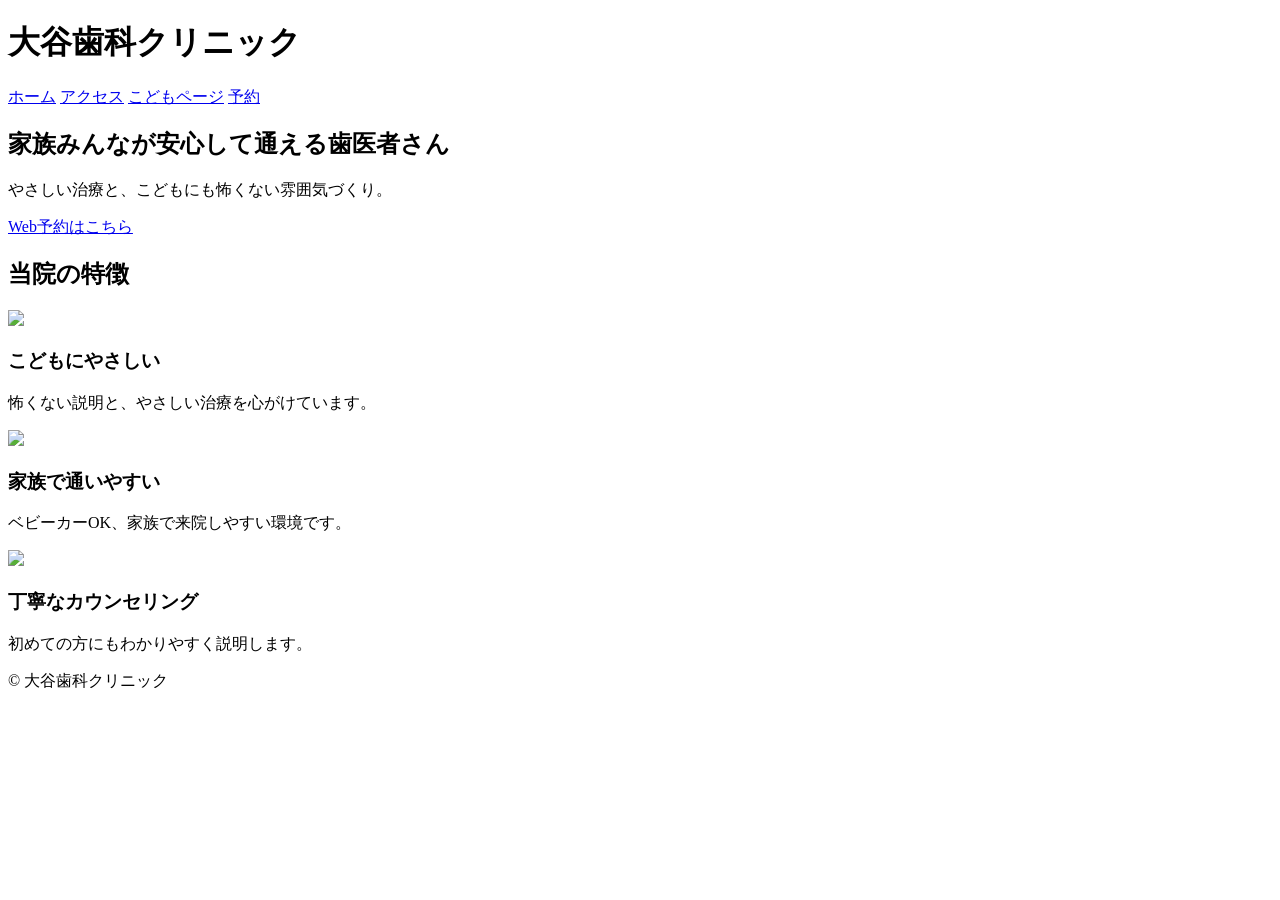
==== index.html @ c4cffb8c "Rename index.html.md to index.html" ====
<!DOCTYPE html>  
<html lang="ja">  
<head>  
    <meta charset="UTF-8">  
    <title>大谷歯科クリニック｜家族で通える歯医者さん</title>  
    <meta name="viewport" content="width=device-width, initial-scale=1">  
    <link rel="stylesheet" href="css/style.css">  
</head>  
  
<body>  
  
<header class="header">  
    <h1>大谷歯科クリニック</h1>  
    <nav>  
        <a href="index.html">ホーム</a>  
        <a href="access.html">アクセス</a>  
        <a href="kids.html">こどもページ</a>  
        <a href="https://forms.gle/xxxx">予約</a>  
    </nav>  
</header>  
  
<section class="hero">  
    <h2>家族みんなが安心して通える歯医者さん</h2>  
    <p>やさしい治療と、こどもにも怖くない雰囲気づくり。</p>  
    <a class="btn" href="https://forms.gle/xxxx">Web予約はこちら</a>  
</section>  
  
<section class="features">  
    <h2>当院の特徴</h2>  
  
    <div class="feature-box">  
        <img src="img/family1.png">  
        <h3>こどもにやさしい</h3>  
        <p>怖くない説明と、やさしい治療を心がけています。</p>  
    </div>  
  
    <div class="feature-box">  
        <img src="img/family2.png">  
        <h3>家族で通いやすい</h3>  
        <p>ベビーカーOK、家族で来院しやすい環境です。</p>  
    </div>  
  
    <div class="feature-box">  
        <img src="img/family3.png">  
        <h3>丁寧なカウンセリング</h3>  
        <p>初めての方にもわかりやすく説明します。</p>  
    </div>  
</section>  
  
<footer class="footer">  
    <p>© 大谷歯科クリニック</p>  
</footer>  
  
</body>  
</html>
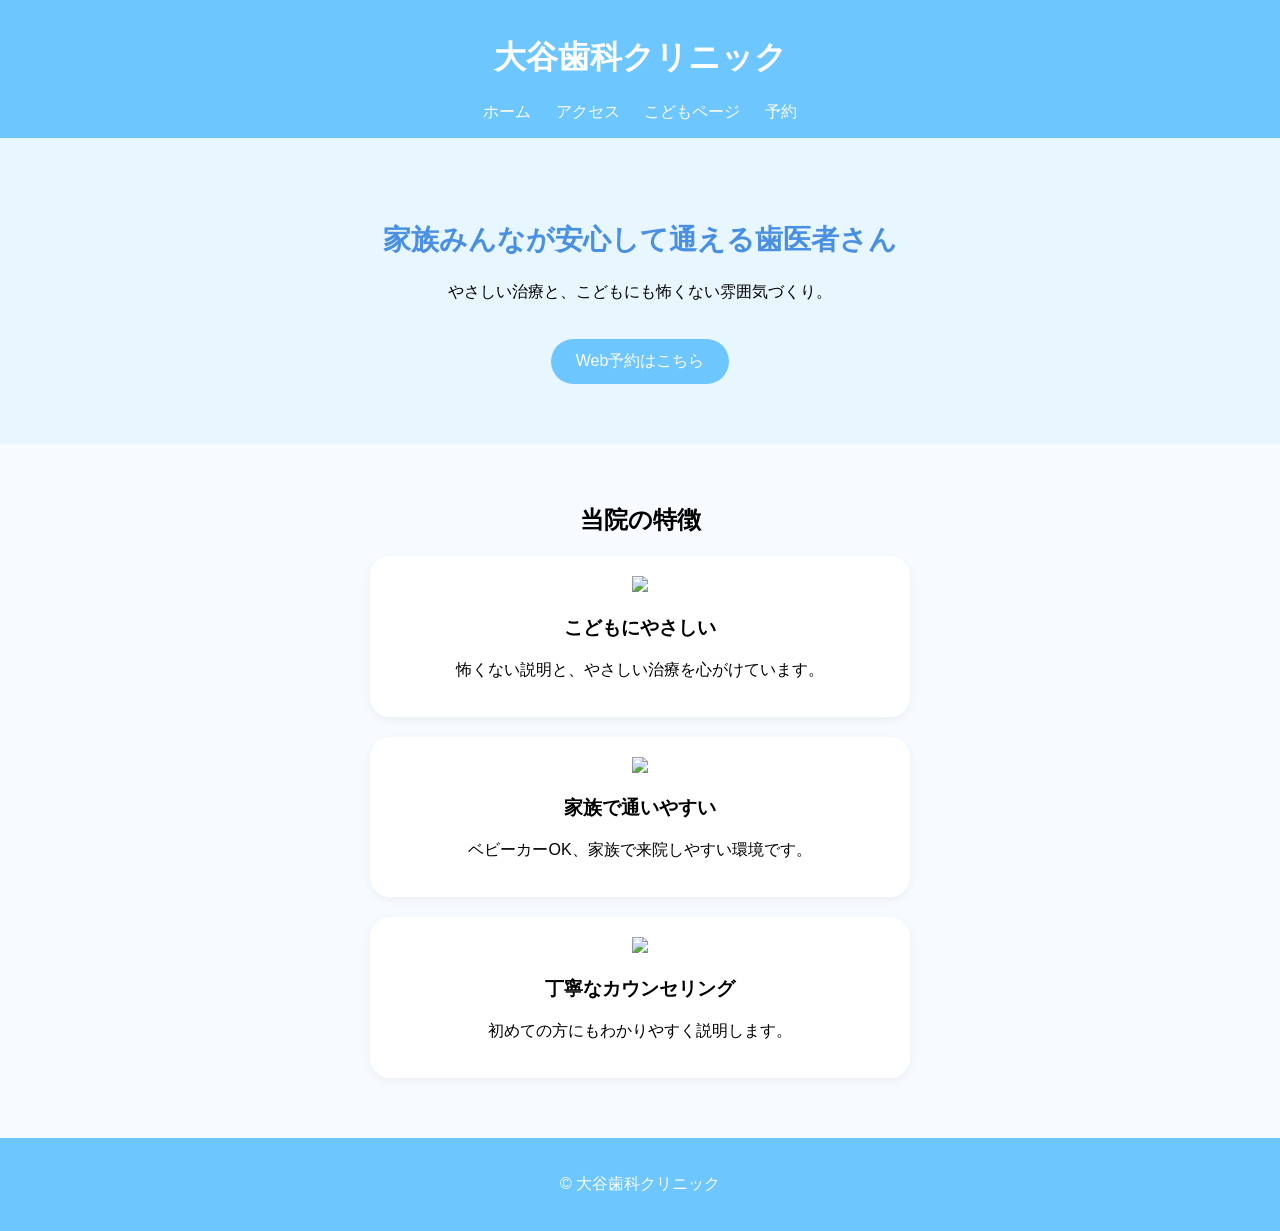
==== commit 49c0cac8: "Fix stylesheet link path in index.html" ====
--- a/index.html
+++ b/index.html
@@ -4,7 +4,7 @@
     <meta charset="UTF-8">  
     <title>大谷歯科クリニック｜家族で通える歯医者さん</title>  
     <meta name="viewport" content="width=device-width, initial-scale=1">  
-    <link rel="stylesheet" href="css/style.css">  
+    <link rel="stylesheet" href="style.css">  
 </head>  
   
 <body>  
--- a/style.css
+++ b/style.css
@@ -0,0 +1,63 @@
+body {  
+    margin: 0;  
+    font-family: "Hiragino Sans", sans-serif;  
+    background: #F7FBFF;  
+}  
+  
+/* Header */  
+.header {  
+    background: #6EC6FF;  
+    padding: 15px;  
+    text-align: center;  
+    color: #fff;  
+}  
+.header nav a {  
+    margin: 0 10px;  
+    color: #fff;  
+    text-decoration: none;  
+}  
+  
+/* Hero */  
+.hero {  
+    text-align: center;  
+    padding: 60px 20px;  
+    background: #E8F6FF;  
+}  
+.hero h2 {  
+    font-size: 28px;  
+    color: #4A90E2;  
+}  
+.btn {  
+    display: inline-block;  
+    padding: 12px 25px;  
+    background: #6EC6FF;  
+    color: #fff;  
+    border-radius: 25px;  
+    text-decoration: none;  
+    margin-top: 20px;  
+}  
+  
+/* Features */  
+.features {  
+    text-align: center;  
+    padding: 40px 20px;  
+}  
+.feature-box {  
+    background: #fff;  
+    margin: 20px auto;  
+    padding: 20px;  
+    border-radius: 20px;  
+    max-width: 500px;  
+    box-shadow: 0 3px 10px rgba(0,0,0,0.05);  
+}  
+.feature-box img {  
+    width: 80px;  
+}  
+  
+/* Footer */  
+.footer {  
+    text-align: center;  
+    padding: 20px;  
+    background: #6EC6FF;  
+    color: #fff;  
+}  
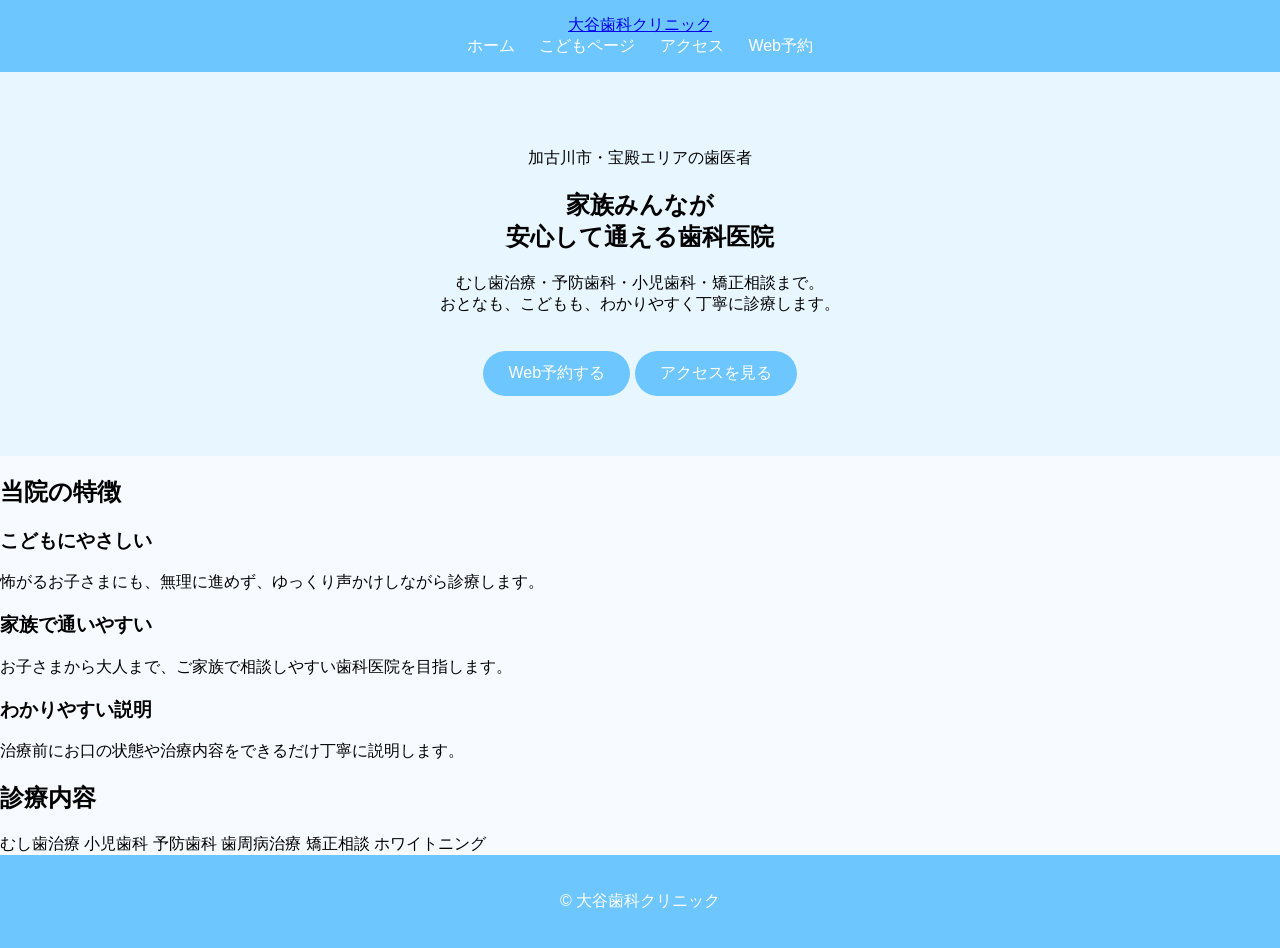
==== commit 4ef551bc: "Update index.html" ====
--- a/index.html
+++ b/index.html
@@ -1,55 +1,69 @@
-<!DOCTYPE html>  
-<html lang="ja">  
-<head>  
-    <meta charset="UTF-8">  
-    <title>大谷歯科クリニック｜家族で通える歯医者さん</title>  
-    <meta name="viewport" content="width=device-width, initial-scale=1">  
-    <link rel="stylesheet" href="style.css">  
-</head>  
-  
-<body>  
-  
-<header class="header">  
-    <h1>大谷歯科クリニック</h1>  
-    <nav>  
-        <a href="index.html">ホーム</a>  
-        <a href="access.html">アクセス</a>  
-        <a href="kids.html">こどもページ</a>  
-        <a href="https://forms.gle/xxxx">予約</a>  
-    </nav>  
-</header>  
-  
-<section class="hero">  
-    <h2>家族みんなが安心して通える歯医者さん</h2>  
-    <p>やさしい治療と、こどもにも怖くない雰囲気づくり。</p>  
-    <a class="btn" href="https://forms.gle/xxxx">Web予約はこちら</a>  
-</section>  
-  
-<section class="features">  
-    <h2>当院の特徴</h2>  
-  
-    <div class="feature-box">  
-        <img src="img/family1.png">  
-        <h3>こどもにやさしい</h3>  
-        <p>怖くない説明と、やさしい治療を心がけています。</p>  
-    </div>  
-  
-    <div class="feature-box">  
-        <img src="img/family2.png">  
-        <h3>家族で通いやすい</h3>  
-        <p>ベビーカーOK、家族で来院しやすい環境です。</p>  
-    </div>  
-  
-    <div class="feature-box">  
-        <img src="img/family3.png">  
-        <h3>丁寧なカウンセリング</h3>  
-        <p>初めての方にもわかりやすく説明します。</p>  
-    </div>  
-</section>  
-  
-<footer class="footer">  
-    <p>© 大谷歯科クリニック</p>  
-</footer>  
-  
-</body>  
-</html>  
+<!DOCTYPE html>
+<html lang="ja">
+<head>
+  <meta charset="UTF-8">
+  <title>大谷歯科クリニック｜加古川市・宝殿の歯医者</title>
+  <meta name="viewport" content="width=device-width, initial-scale=1">
+  <link rel="stylesheet" href="style.css">
+</head>
+<body>
+
+<header class="header">
+  <a href="index.html" class="logo">大谷歯科クリニック</a>
+  <nav>
+    <a href="index.html">ホーム</a>
+    <a href="kids.html">こどもページ</a>
+    <a href="access.html">アクセス</a>
+    <a class="reserve" href="https://forms.gle/xxxx">Web予約</a>
+  </nav>
+</header>
+
+<section class="hero">
+  <div>
+    <p class="tag">加古川市・宝殿エリアの歯医者</p>
+    <h1>家族みんなが<br>安心して通える歯科医院</h1>
+    <p class="lead">
+      むし歯治療・予防歯科・小児歯科・矯正相談まで。<br>
+      おとなも、こどもも、わかりやすく丁寧に診療します。
+    </p>
+    <a class="btn" href="https://forms.gle/xxxx">Web予約する</a>
+    <a class="btn sub" href="access.html">アクセスを見る</a>
+  </div>
+</section>
+
+<section class="section">
+  <h2>当院の特徴</h2>
+  <div class="cards">
+    <div class="card">
+      <h3>こどもにやさしい</h3>
+      <p>怖がるお子さまにも、無理に進めず、ゆっくり声かけしながら診療します。</p>
+    </div>
+    <div class="card">
+      <h3>家族で通いやすい</h3>
+      <p>お子さまから大人まで、ご家族で相談しやすい歯科医院を目指します。</p>
+    </div>
+    <div class="card">
+      <h3>わかりやすい説明</h3>
+      <p>治療前にお口の状態や治療内容をできるだけ丁寧に説明します。</p>
+    </div>
+  </div>
+</section>
+
+<section class="section blue">
+  <h2>診療内容</h2>
+  <div class="menu">
+    <span>むし歯治療</span>
+    <span>小児歯科</span>
+    <span>予防歯科</span>
+    <span>歯周病治療</span>
+    <span>矯正相談</span>
+    <span>ホワイトニング</span>
+  </div>
+</section>
+
+<footer class="footer">
+  <p>© 大谷歯科クリニック</p>
+</footer>
+
+</body>
+</html>
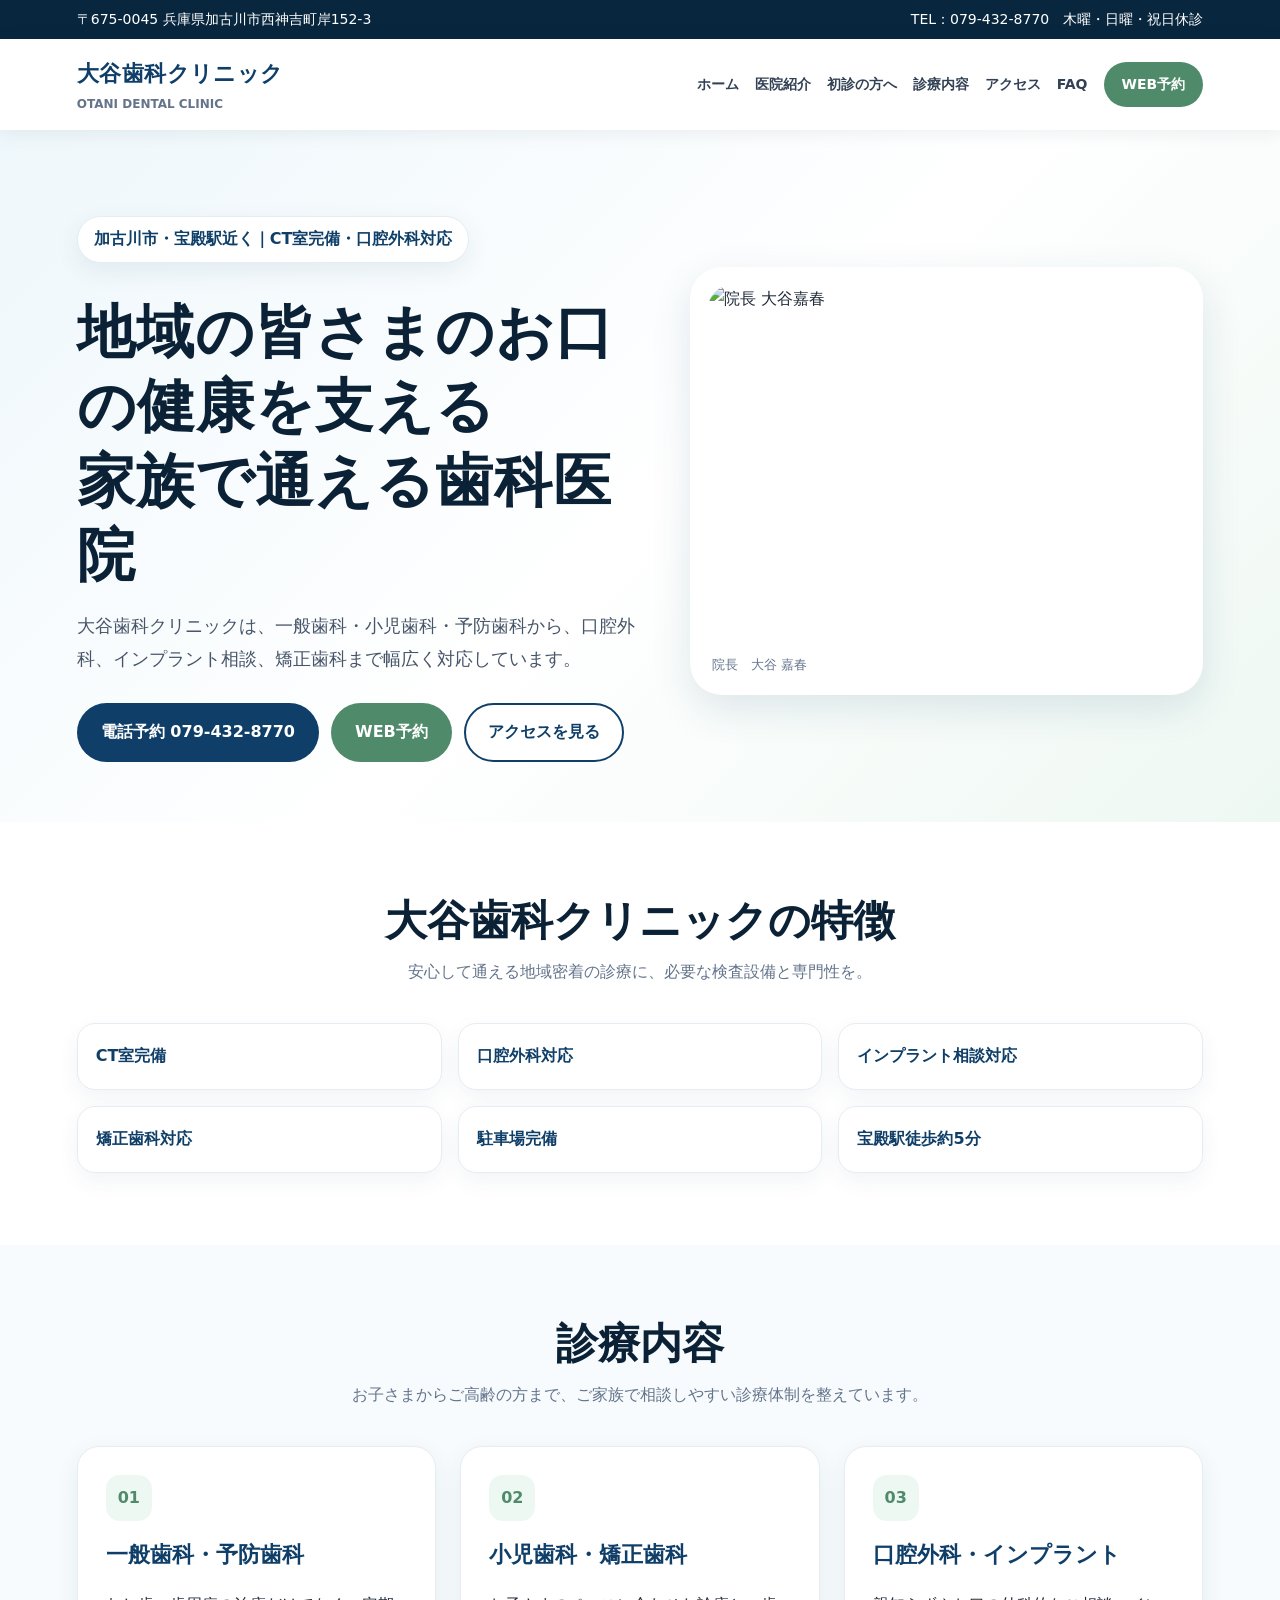
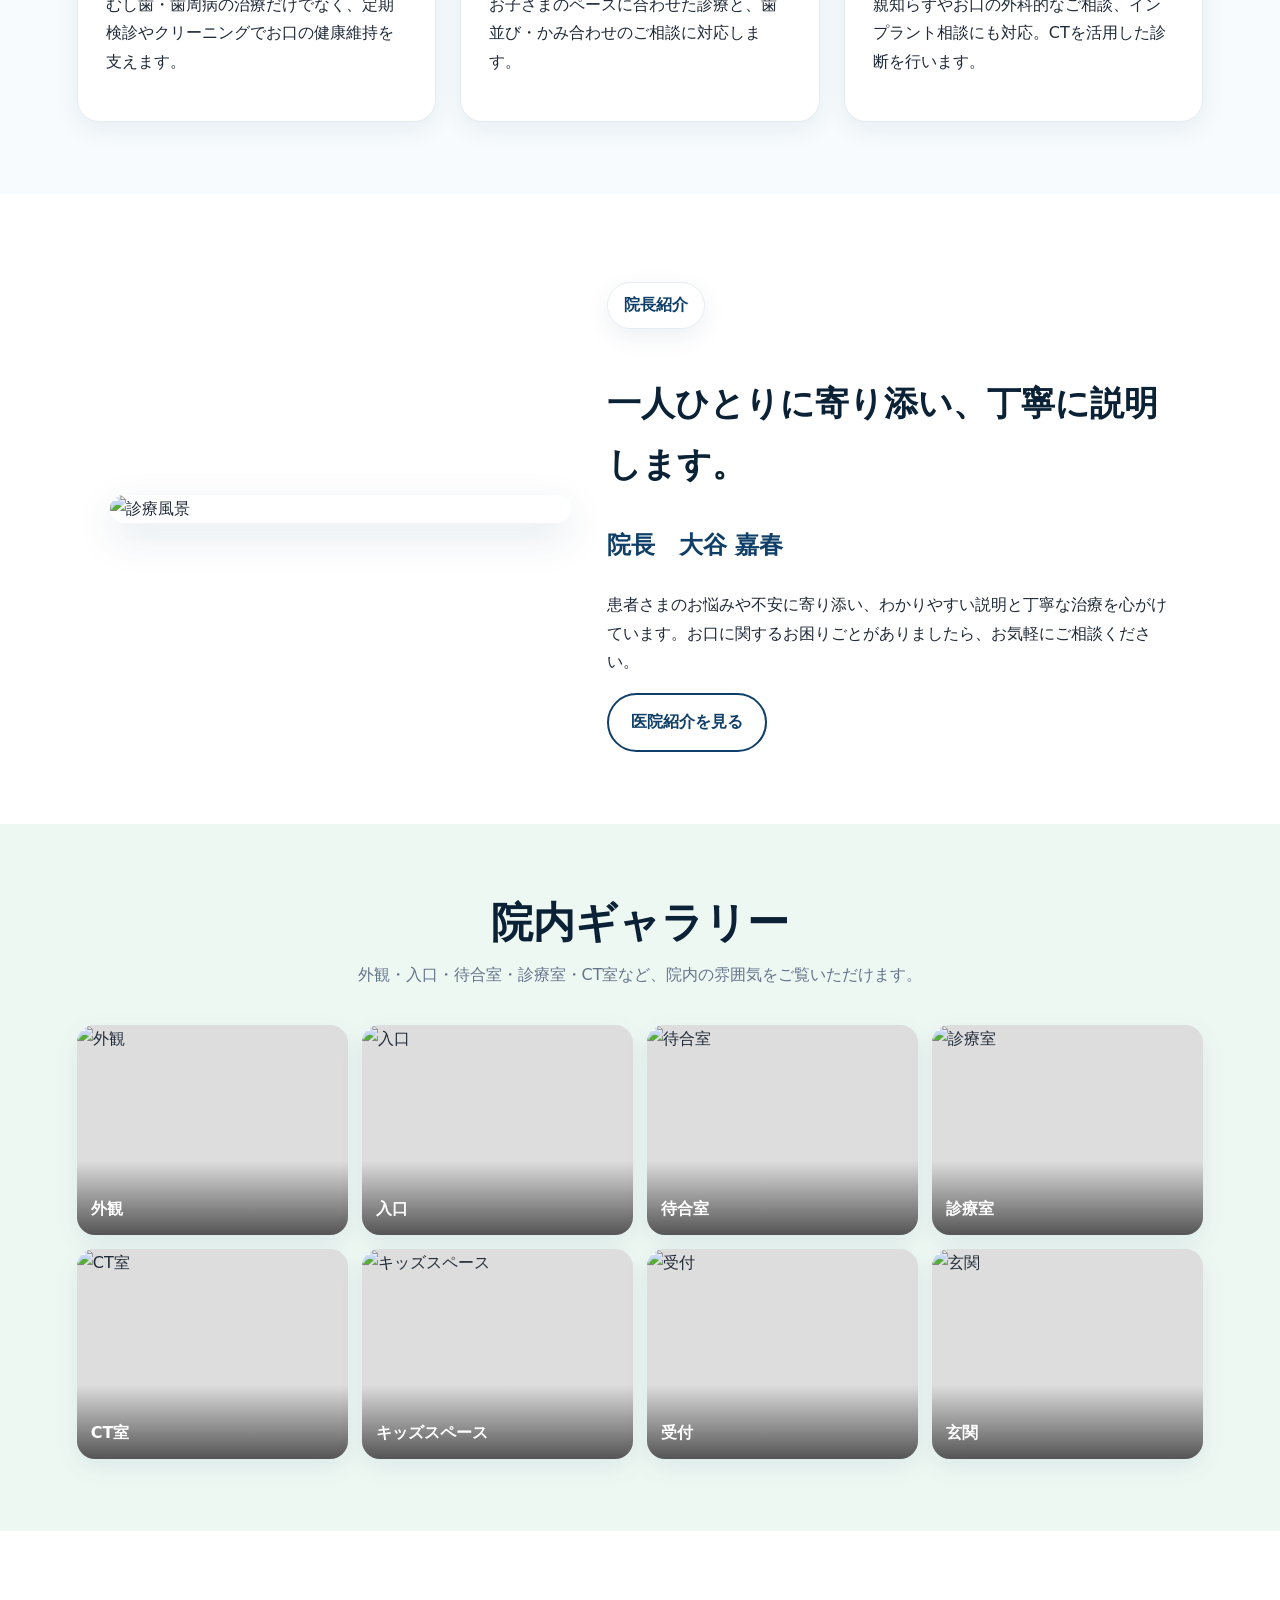
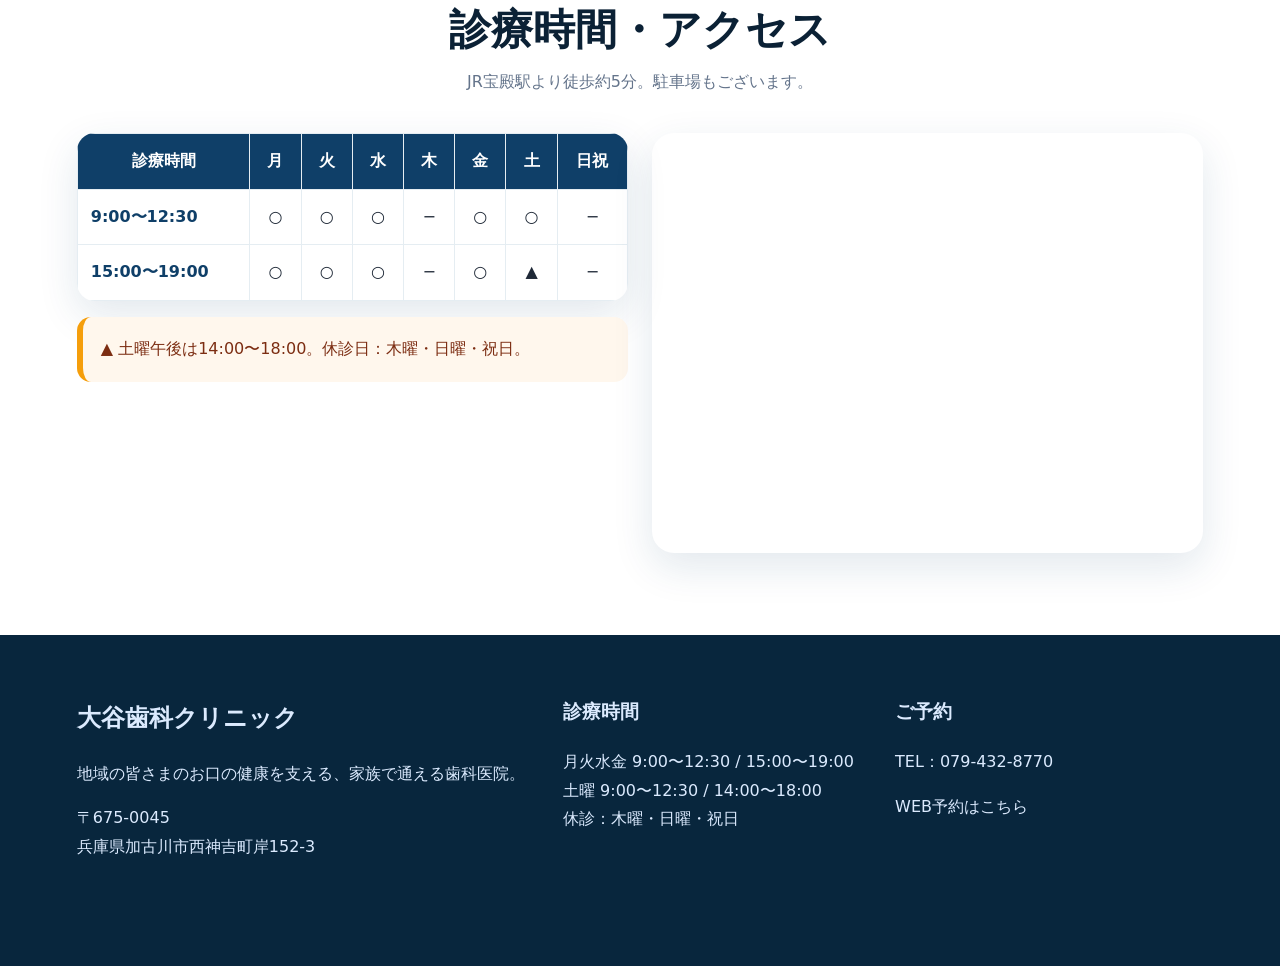
==== commit 2449af45: "Add files via upload" ====
--- a/index.html
+++ b/index.html
@@ -1,69 +1,62 @@
-<!DOCTYPE html>
-<html lang="ja">
-<head>
-  <meta charset="UTF-8">
-  <title>大谷歯科クリニック｜加古川市・宝殿の歯医者</title>
-  <meta name="viewport" content="width=device-width, initial-scale=1">
-  <link rel="stylesheet" href="style.css">
-</head>
-<body>
-
+<!DOCTYPE html><html lang="ja"><head><meta charset="UTF-8"><meta name="viewport" content="width=device-width, initial-scale=1"><title>大谷歯科クリニック｜加古川市・宝殿の歯医者</title><meta name="description" content="大谷歯科クリニック｜加古川市・宝殿駅近くの歯科医院"><link rel="stylesheet" href="style.css"></head><body><div class="topbar"><span>〒675-0045 兵庫県加古川市西神吉町岸152-3</span><span>TEL：079-432-8770　木曜・日曜・祝日休診</span></div>
 <header class="header">
-  <a href="index.html" class="logo">大谷歯科クリニック</a>
+  <a class="logo" href="index.html">大谷歯科クリニック<small>OTANI DENTAL CLINIC</small></a>
   <nav>
     <a href="index.html">ホーム</a>
-    <a href="kids.html">こどもページ</a>
+    <a href="about.html">医院紹介</a>
+    <a href="first.html">初診の方へ</a>
+    <a href="treatment.html">診療内容</a>
     <a href="access.html">アクセス</a>
-    <a class="reserve" href="https://forms.gle/xxxx">Web予約</a>
+    <a href="faq.html">FAQ</a>
+    <a class="nav-btn" href="reservation.html">WEB予約</a>
   </nav>
-</header>
-
+</header><main>
 <section class="hero">
   <div>
-    <p class="tag">加古川市・宝殿エリアの歯医者</p>
-    <h1>家族みんなが<br>安心して通える歯科医院</h1>
-    <p class="lead">
-      むし歯治療・予防歯科・小児歯科・矯正相談まで。<br>
-      おとなも、こどもも、わかりやすく丁寧に診療します。
-    </p>
-    <a class="btn" href="https://forms.gle/xxxx">Web予約する</a>
-    <a class="btn sub" href="access.html">アクセスを見る</a>
+    <p class="tag">加古川市・宝殿駅近く｜CT室完備・口腔外科対応</p>
+    <h1>地域の皆さまのお口の健康を支える<br>家族で通える歯科医院</h1>
+    <p class="lead">大谷歯科クリニックは、一般歯科・小児歯科・予防歯科から、口腔外科、インプラント相談、矯正歯科まで幅広く対応しています。</p>
+    <div class="actions"><a class="btn primary" href="tel:0794328770">電話予約 079-432-8770</a><a class="btn green" href="reservation.html">WEB予約</a><a class="btn outline" href="access.html">アクセスを見る</a></div>
+  </div>
+  <div class="hero-card"><img src="assets/img/director.jpg" alt="院長 大谷嘉春"><p class="photo-caption">院長　大谷 嘉春</p></div>
+</section>
+<section class="section">
+  <div class="section-title"><h2>大谷歯科クリニックの特徴</h2><p>安心して通える地域密着の診療に、必要な検査設備と専門性を。</p></div>
+  <div class="feature-list"><div>CT室完備</div><div>口腔外科対応</div><div>インプラント相談対応</div><div>矯正歯科対応</div><div>駐車場完備</div><div>宝殿駅徒歩約5分</div></div>
+</section>
+<section class="section alt">
+  <div class="section-title"><h2>診療内容</h2><p>お子さまからご高齢の方まで、ご家族で相談しやすい診療体制を整えています。</p></div>
+  <div class="grid three">
+    <div class="card"><div class="icon">01</div><h3>一般歯科・予防歯科</h3><p>むし歯・歯周病の治療だけでなく、定期検診やクリーニングでお口の健康維持を支えます。</p></div>
+    <div class="card"><div class="icon">02</div><h3>小児歯科・矯正歯科</h3><p>お子さまのペースに合わせた診療と、歯並び・かみ合わせのご相談に対応します。</p></div>
+    <div class="card"><div class="icon">03</div><h3>口腔外科・インプラント</h3><p>親知らずやお口の外科的なご相談、インプラント相談にも対応。CTを活用した診断を行います。</p></div>
   </div>
 </section>
-
 <section class="section">
-  <h2>当院の特徴</h2>
-  <div class="cards">
-    <div class="card">
-      <h3>こどもにやさしい</h3>
-      <p>怖がるお子さまにも、無理に進めず、ゆっくり声かけしながら診療します。</p>
-    </div>
-    <div class="card">
-      <h3>家族で通いやすい</h3>
-      <p>お子さまから大人まで、ご家族で相談しやすい歯科医院を目指します。</p>
-    </div>
-    <div class="card">
-      <h3>わかりやすい説明</h3>
-      <p>治療前にお口の状態や治療内容をできるだけ丁寧に説明します。</p>
-    </div>
+  <div class="doctor"><img src="assets/img/care.jpg" alt="診療風景"><div><p class="tag">院長紹介</p><h2>一人ひとりに寄り添い、丁寧に説明します。</h2><p class="name">院長　大谷 嘉春</p><p>患者さまのお悩みや不安に寄り添い、わかりやすい説明と丁寧な治療を心がけています。お口に関するお困りごとがありましたら、お気軽にご相談ください。</p><a class="btn outline" href="about.html">医院紹介を見る</a></div></div>
+</section>
+<section class="section mint">
+  <div class="section-title"><h2>院内ギャラリー</h2><p>外観・入口・待合室・診療室・CT室など、院内の雰囲気をご覧いただけます。</p></div>
+  <div class="gallery">
+    <figure><img src="assets/img/exterior.jpg" alt="外観"><figcaption>外観</figcaption></figure>
+    <figure><img src="assets/img/entrance.jpg" alt="入口"><figcaption>入口</figcaption></figure>
+    <figure><img src="assets/img/waiting.jpg" alt="待合室"><figcaption>待合室</figcaption></figure>
+    <figure><img src="assets/img/unit.jpg" alt="診療室"><figcaption>診療室</figcaption></figure>
+    <figure><img src="assets/img/ct.jpg" alt="CT室"><figcaption>CT室</figcaption></figure>
+    <figure><img src="assets/img/kids.jpg" alt="キッズスペース"><figcaption>キッズスペース</figcaption></figure>
+    <figure><img src="assets/img/reception.jpg" alt="受付"><figcaption>受付</figcaption></figure>
+    <figure><img src="assets/img/shoe.jpg" alt="玄関"><figcaption>玄関</figcaption></figure>
   </div>
 </section>
-
-<section class="section blue">
-  <h2>診療内容</h2>
-  <div class="menu">
-    <span>むし歯治療</span>
-    <span>小児歯科</span>
-    <span>予防歯科</span>
-    <span>歯周病治療</span>
-    <span>矯正相談</span>
-    <span>ホワイトニング</span>
+<section class="section">
+  <div class="section-title"><h2>診療時間・アクセス</h2><p>JR宝殿駅より徒歩約5分。駐車場もございます。</p></div>
+  <div class="grid two"><div><table class="time-table"><tr><th>診療時間</th><th>月</th><th>火</th><th>水</th><th>木</th><th>金</th><th>土</th><th>日祝</th></tr><tr><td>9:00〜12:30</td><td>○</td><td>○</td><td>○</td><td>−</td><td>○</td><td>○</td><td>−</td></tr><tr><td>15:00〜19:00</td><td>○</td><td>○</td><td>○</td><td>−</td><td>○</td><td>▲</td><td>−</td></tr></table><p class="notice">▲ 土曜午後は14:00〜18:00。休診日：木曜・日曜・祝日。</p></div><div><iframe class="map" src="https://www.google.com/maps?q=%E5%A4%A7%E8%B0%B7%E6%AD%AF%E7%A7%91%E3%82%AF%E3%83%AA%E3%83%8B%E3%83%83%E3%82%AF%20%E5%85%B5%E5%BA%AB%E7%9C%8C%E5%8A%A0%E5%8F%A4%E5%B7%9D%E5%B8%82%E8%A5%BF%E7%A5%9E%E5%90%89%E7%94%BA%E5%B2%B8152-3&output=embed" loading="lazy" allowfullscreen></iframe></div></div>
+</section>
+</main><div class="fixed-cta"><a href="tel:0794328770">電話する</a><a href="reservation.html">WEB予約</a></div>
+<footer class="footer">
+  <div class="footer-grid">
+    <div><h2>大谷歯科クリニック</h2><p>地域の皆さまのお口の健康を支える、家族で通える歯科医院。</p><p>〒675-0045<br>兵庫県加古川市西神吉町岸152-3</p></div>
+    <div><h3>診療時間</h3><p>月火水金 9:00〜12:30 / 15:00〜19:00<br>土曜 9:00〜12:30 / 14:00〜18:00<br>休診：木曜・日曜・祝日</p></div>
+    <div><h3>ご予約</h3><p><a href="tel:0794328770">TEL：079-432-8770</a></p><p><a href="reservation.html">WEB予約はこちら</a></p></div>
   </div>
-</section>
-
-<footer class="footer">
-  <p>© 大谷歯科クリニック</p>
-</footer>
-
-</body>
-</html>
+</footer></body></html>
--- a/style.css
+++ b/style.css
@@ -1,63 +1 @@
-body {  
-    margin: 0;  
-    font-family: "Hiragino Sans", sans-serif;  
-    background: #F7FBFF;  
-}  
-  
-/* Header */  
-.header {  
-    background: #6EC6FF;  
-    padding: 15px;  
-    text-align: center;  
-    color: #fff;  
-}  
-.header nav a {  
-    margin: 0 10px;  
-    color: #fff;  
-    text-decoration: none;  
-}  
-  
-/* Hero */  
-.hero {  
-    text-align: center;  
-    padding: 60px 20px;  
-    background: #E8F6FF;  
-}  
-.hero h2 {  
-    font-size: 28px;  
-    color: #4A90E2;  
-}  
-.btn {  
-    display: inline-block;  
-    padding: 12px 25px;  
-    background: #6EC6FF;  
-    color: #fff;  
-    border-radius: 25px;  
-    text-decoration: none;  
-    margin-top: 20px;  
-}  
-  
-/* Features */  
-.features {  
-    text-align: center;  
-    padding: 40px 20px;  
-}  
-.feature-box {  
-    background: #fff;  
-    margin: 20px auto;  
-    padding: 20px;  
-    border-radius: 20px;  
-    max-width: 500px;  
-    box-shadow: 0 3px 10px rgba(0,0,0,0.05);  
-}  
-.feature-box img {  
-    width: 80px;  
-}  
-  
-/* Footer */  
-.footer {  
-    text-align: center;  
-    padding: 20px;  
-    background: #6EC6FF;  
-    color: #fff;  
-}  
+:root{--navy:#0f3f68;--deep:#08263d;--green:#4f8b6b;--mint:#eef8f3;--sky:#eef7fb;--cream:#fffaf1;--text:#1f2937;--muted:#64748b;--line:#e5edf2;--shadow:0 14px 40px rgba(15,63,104,.12);--radius:22px}*{box-sizing:border-box}html{scroll-behavior:smooth}body{margin:0;font-family:"Hiragino Sans","Yu Gothic",system-ui,-apple-system,sans-serif;color:var(--text);background:#fff;line-height:1.8}a{color:inherit}.topbar{background:var(--deep);color:white;font-size:14px;padding:7px 6%;display:flex;justify-content:space-between;gap:16px;flex-wrap:wrap}.header{position:sticky;top:0;z-index:100;background:rgba(255,255,255,.96);backdrop-filter:blur(10px);box-shadow:0 2px 18px rgba(8,38,61,.08);display:flex;align-items:center;justify-content:space-between;padding:15px 6%}.logo{font-weight:900;text-decoration:none;color:var(--navy);font-size:22px;letter-spacing:.02em}.logo small{display:block;color:var(--muted);font-size:12px;font-weight:700;letter-spacing:0}nav{display:flex;align-items:center;gap:16px;flex-wrap:wrap}nav a{text-decoration:none;font-size:14px;font-weight:800;color:#334155}.nav-btn{background:var(--green);color:white!important;padding:10px 18px;border-radius:999px}.hero{display:grid;grid-template-columns:1.05fr .95fr;gap:46px;align-items:center;padding:70px 6% 60px;background:linear-gradient(135deg,var(--sky),#fff 52%,var(--mint))}.hero h1{font-size:clamp(34px,5vw,58px);line-height:1.28;margin:16px 0;color:#0b2135;letter-spacing:.02em}.lead{font-size:18px;color:#475569}.tag{display:inline-flex;gap:8px;align-items:center;background:white;color:var(--navy);border:1px solid var(--line);padding:8px 16px;border-radius:999px;font-weight:900;box-shadow:0 8px 24px rgba(15,63,104,.08)}.hero-card{background:white;border-radius:32px;box-shadow:var(--shadow);padding:18px}.hero-card img{width:100%;border-radius:24px;display:block;aspect-ratio:4/3;object-fit:cover}.photo-caption{font-size:13px;color:var(--muted);margin:10px 4px 0}.actions{display:flex;gap:12px;flex-wrap:wrap;margin-top:28px}.btn{display:inline-flex;align-items:center;justify-content:center;text-decoration:none;border-radius:999px;padding:13px 22px;font-weight:900;border:2px solid transparent}.btn.primary{background:var(--navy);color:#fff}.btn.green{background:var(--green);color:#fff}.btn.outline{background:#fff;color:var(--navy);border-color:var(--navy)}.section{padding:72px 6%}.section.alt{background:#f7fbfd}.section.mint{background:var(--mint)}.section-title{text-align:center;max-width:780px;margin:0 auto 36px}.section-title h2{font-size:clamp(28px,4vw,42px);line-height:1.3;color:#0b2135;margin:0 0 10px}.section-title p{color:var(--muted);margin:0}.grid{display:grid;gap:24px}.grid.three{grid-template-columns:repeat(3,1fr)}.grid.two{grid-template-columns:repeat(2,1fr)}.card{background:#fff;border:1px solid var(--line);border-radius:var(--radius);padding:28px;box-shadow:0 8px 24px rgba(15,63,104,.07)}.card h3{color:var(--navy);font-size:22px;margin:0 0 10px}.icon{width:46px;height:46px;border-radius:14px;background:var(--mint);color:var(--green);display:grid;place-items:center;font-weight:900;margin-bottom:14px}.feature-list{display:grid;grid-template-columns:repeat(3,1fr);gap:16px}.feature-list div{background:white;border:1px solid var(--line);border-radius:18px;padding:18px;font-weight:900;color:var(--navy);box-shadow:0 8px 22px rgba(15,63,104,.06)}.doctor{display:grid;grid-template-columns:.9fr 1.1fr;gap:36px;align-items:center;max-width:1060px;margin:auto}.doctor img,.round-img{width:100%;border-radius:28px;box-shadow:var(--shadow);object-fit:cover}.doctor h2{font-size:34px;color:#0b2135}.name{font-size:24px;font-weight:900;color:var(--navy)}.gallery{display:grid;grid-template-columns:repeat(4,1fr);gap:14px}.gallery figure{margin:0;position:relative;overflow:hidden;border-radius:18px;background:#ddd;box-shadow:0 8px 24px rgba(15,63,104,.08)}.gallery img{width:100%;height:210px;object-fit:cover;display:block;transition:.25s}.gallery figure:hover img{transform:scale(1.04)}.gallery figcaption{position:absolute;left:0;right:0;bottom:0;color:white;background:linear-gradient(transparent,rgba(0,0,0,.62));padding:34px 14px 12px;font-weight:900}.time-table{width:100%;border-collapse:collapse;background:#fff;border-radius:18px;overflow:hidden;box-shadow:var(--shadow)}.time-table th,.time-table td{border:1px solid var(--line);padding:13px;text-align:center}.time-table th{background:var(--navy);color:#fff}.time-table td:first-child{font-weight:900;color:var(--navy);text-align:left}.notice{background:#fff7ed;border-left:6px solid #f59e0b;padding:18px;border-radius:14px;color:#7c2d12}.page-hero{padding:72px 6%;background:linear-gradient(135deg,var(--sky),#fff);text-align:center}.page-hero h1{font-size:clamp(34px,5vw,52px);margin:0;color:#0b2135}.page-hero p{color:var(--muted);font-size:18px}.map{border:0;width:100%;height:420px;border-radius:22px;box-shadow:var(--shadow)}.fixed-cta{position:fixed;left:0;right:0;bottom:0;z-index:200;background:rgba(255,255,255,.96);box-shadow:0 -4px 18px rgba(8,38,61,.12);display:none;grid-template-columns:1fr 1fr}.fixed-cta a{text-align:center;text-decoration:none;padding:13px 6px;font-weight:900}.fixed-cta a:first-child{background:var(--navy);color:white}.fixed-cta a:last-child{background:var(--green);color:white}.footer{background:var(--deep);color:#dbeafe;padding:42px 6% 88px}.footer-grid{display:grid;grid-template-columns:1.2fr .8fr .8fr;gap:24px}.footer a{color:#dbeafe;text-decoration:none}.form-frame{width:100%;min-height:900px;border:0;border-radius:22px;background:white;box-shadow:var(--shadow)}.timeline{max-width:900px;margin:auto;display:grid;gap:18px}.step{display:grid;grid-template-columns:72px 1fr;gap:18px;align-items:start}.num{background:var(--navy);color:white;border-radius:18px;padding:16px;font-weight:900;text-align:center}.faq{max-width:900px;margin:auto}.faq details{background:white;border:1px solid var(--line);border-radius:18px;margin:12px 0;padding:18px 22px}.faq summary{font-weight:900;color:var(--navy);cursor:pointer}.treatment-card{display:flex;gap:16px;align-items:flex-start}@media(max-width:900px){.hero,.doctor,.grid.two,.grid.three,.footer-grid{grid-template-columns:1fr}.feature-list{grid-template-columns:1fr 1fr}.gallery{grid-template-columns:1fr 1fr}.header{display:block;text-align:center}.logo small{display:none}nav{justify-content:center;margin-top:10px;gap:10px}nav a{font-size:13px}.fixed-cta{display:grid}.topbar{display:none}}@media(max-width:560px){.hero,.section,.page-hero{padding-left:5%;padding-right:5%}.feature-list,.gallery{grid-template-columns:1fr}.gallery img{height:230px}.actions .btn{width:100%}.card{padding:22px}.time-table th,.time-table td{padding:9px;font-size:13px}.step{grid-template-columns:1fr}.num{width:72px}.footer{padding-bottom:90px}}
